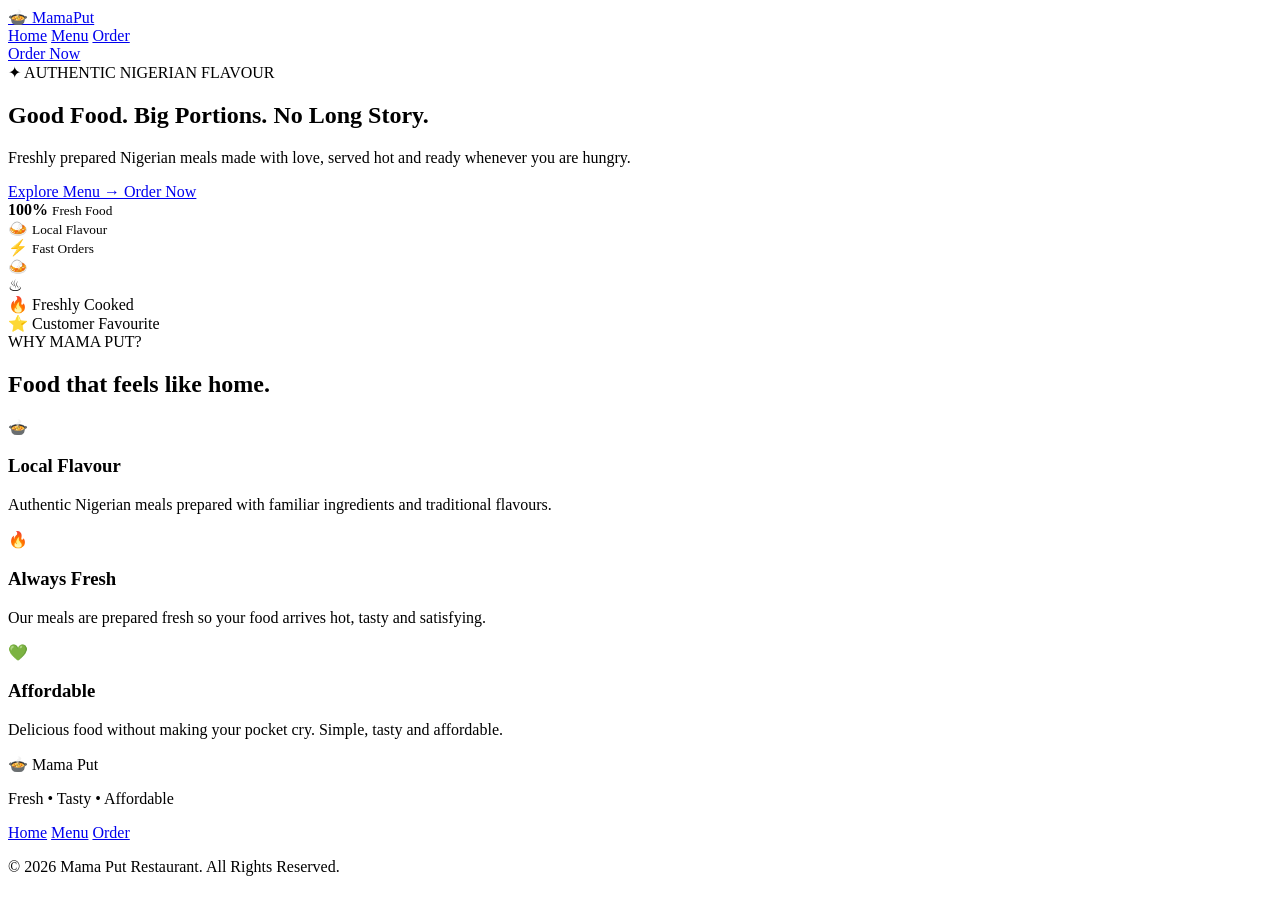
==== My website/Mama put/Mama' Kitchen/index.html @ 543f27a7 "Initial commit" ====
<!DOCTYPE html>
<html lang="en">
<head>
  <meta charset="UTF-8">
  <meta name="viewport" content="width=device-width, initial-scale=1.0">
  <meta name="description" content="Mama Put Restaurant - Fresh, tasty and affordable Nigerian food.">
  <title>Mama Put Restaurant | Home</title>

  <link rel="stylesheet" href="style.css">
</head>

<body class="page-home">

  <div class="background-glow glow-one"></div>
  <div class="background-glow glow-two"></div>

  <!-- NAVIGATION -->
  <header class="navbar">
    <a href="index.html" class="logo">
      <span class="logo-icon">🍲</span>
      <span>Mama<span>Put</span></span>
    </a>

    <nav>
      <a href="index.html" class="active">Home</a>
      <a href="menu.html">Menu</a>
      <a href="order.html">Order</a>
    </nav>

    <a href="order.html" class="nav-order-btn">Order Now</a>
  </header>


  <!-- HERO -->
  <main>

    <section class="hero">

      <div class="hero-content">

        <div class="eyebrow">
          ✦ AUTHENTIC NIGERIAN FLAVOUR
        </div>

        <h1>
          Good Food.
          <span>Big Portions.</span>
          No Long Story.
        </h1>

        <p>
          Freshly prepared Nigerian meals made with love,
          served hot and ready whenever you are hungry.
        </p>

        <div class="hero-buttons">
          <a href="menu.html" class="btn btn-primary">
            Explore Menu →
          </a>

          <a href="order.html" class="btn btn-secondary">
            Order Now
          </a>
        </div>

        <div class="hero-stats">
          <div>
            <strong>100%</strong>
            <small>Fresh Food</small>
          </div>

          <div>
            <strong>🍛</strong>
            <small>Local Flavour</small>
          </div>

          <div>
            <strong>⚡</strong>
            <small>Fast Orders</small>
          </div>
        </div>

      </div>


      <!-- FOOD VISUAL -->
      <div class="hero-food">

        <div class="food-orbit orbit-one"></div>
        <div class="food-orbit orbit-two"></div>

        <div class="food-display">
          <div class="food-emoji">🍛</div>
          <div class="food-steam">♨</div>
        </div>

        <div class="floating-card card-top">
          🔥 Freshly Cooked
        </div>

        <div class="floating-card card-bottom">
          ⭐ Customer Favourite
        </div>

      </div>

    </section>


    <!-- FEATURES -->
    <section class="features-section">

      <div class="section-heading">
        <span>WHY MAMA PUT?</span>
        <h2>Food that feels like home.</h2>
      </div>

      <div class="feature-grid">

        <article class="neo-card">
          <div class="card-icon">🍲</div>
          <h3>Local Flavour</h3>
          <p>
            Authentic Nigerian meals prepared with
            familiar ingredients and traditional flavours.
          </p>
        </article>

        <article class="neo-card">
          <div class="card-icon">🔥</div>
          <h3>Always Fresh</h3>
          <p>
            Our meals are prepared fresh so your food
            arrives hot, tasty and satisfying.
          </p>
        </article>

        <article class="neo-card">
          <div class="card-icon">💚</div>
          <h3>Affordable</h3>
          <p>
            Delicious food without making your pocket
            cry. Simple, tasty and affordable.
          </p>
        </article>

      </div>

    </section>

  </main>


  <!-- FOOTER -->
  <footer>
    <div class="footer-logo">🍲 Mama Put</div>

    <p>Fresh • Tasty • Affordable</p>

    <div class="footer-links">
      <a href="index.html">Home</a>
      <a href="menu.html">Menu</a>
      <a href="order.html">Order</a>
    </div>

    <p class="copyright">
      © 2026 Mama Put Restaurant. All Rights Reserved.
    </p>
  </footer>

</body>
</html>
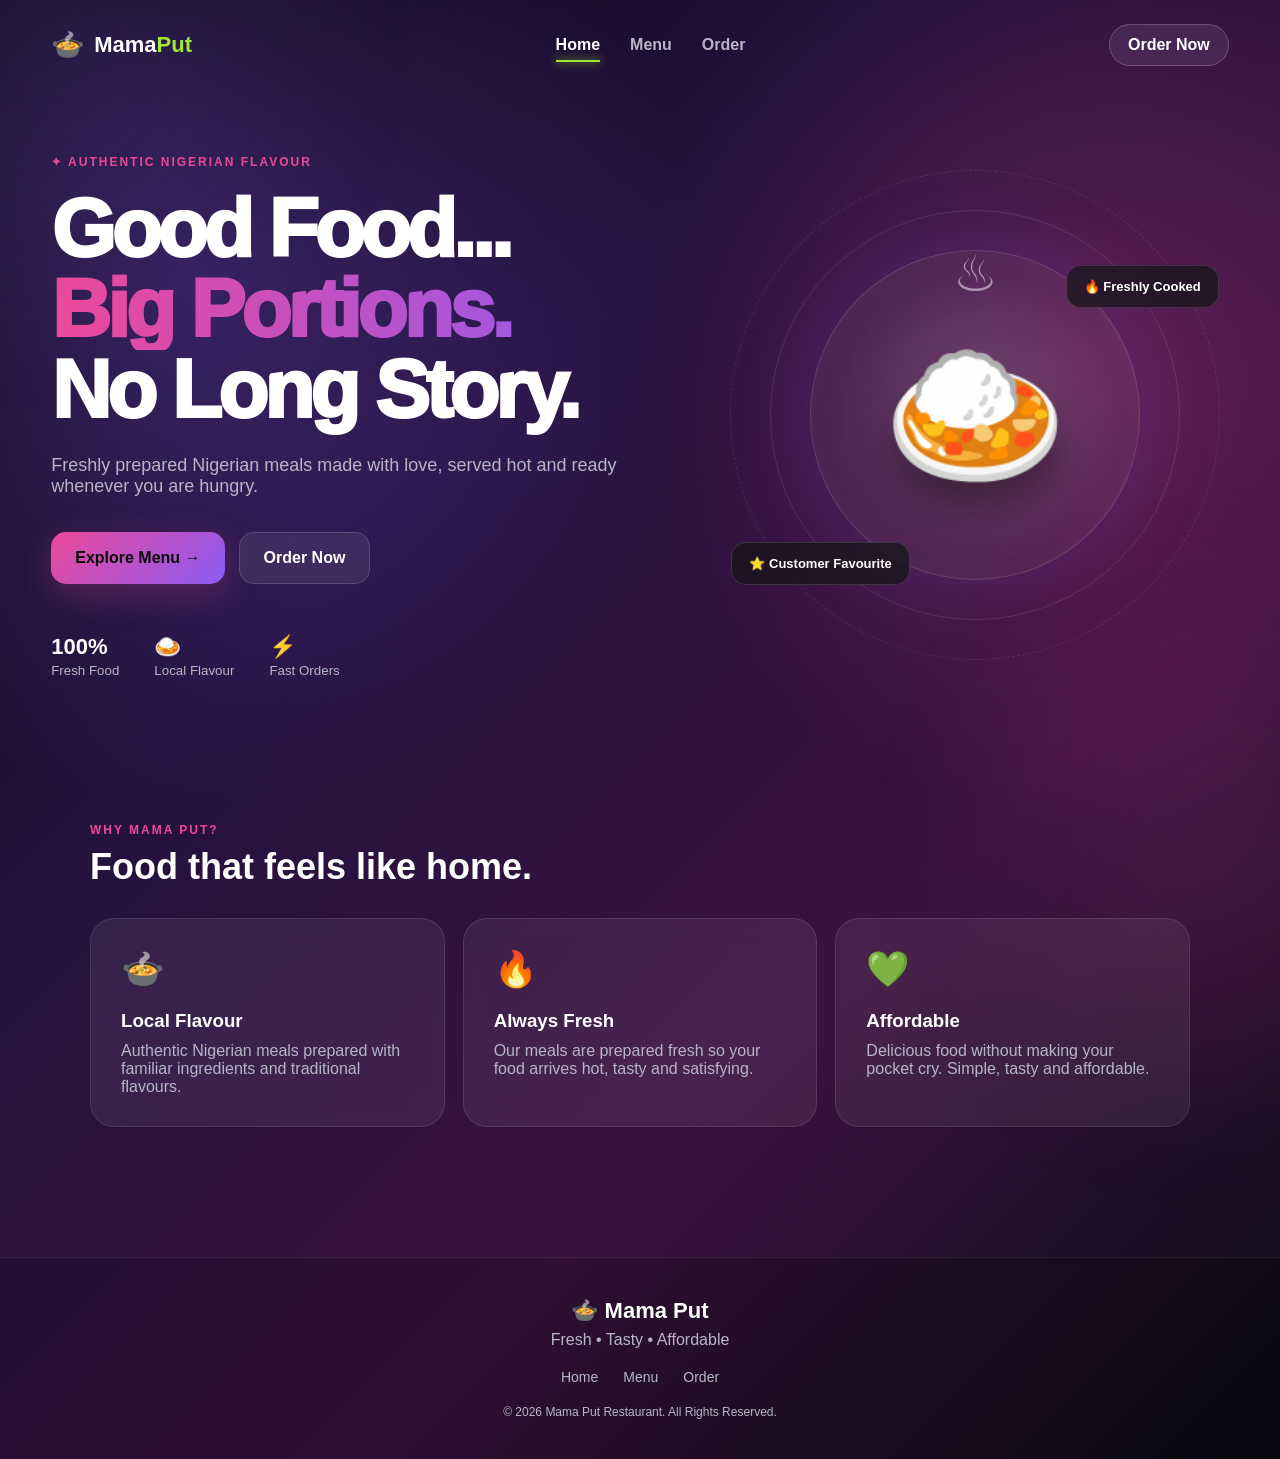
==== commit 5ba30d83: "Update website" ====
--- a/My website/Mama put/Mama' Kitchen/index.html
+++ b/My website/Mama put/Mama' Kitchen/index.html
@@ -6,7 +6,7 @@
   <meta name="description" content="Mama Put Restaurant - Fresh, tasty and affordable Nigerian food.">
   <title>Mama Put Restaurant | Home</title>
 
-  <link rel="stylesheet" href="style.css">
+  <link rel="stylesheet" href="css/style.css">
 </head>
 
 <body class="page-home">
@@ -43,7 +43,7 @@
         </div>
 
         <h1>
-          Good Food.
+          Good Food...
           <span>Big Portions.</span>
           No Long Story.
         </h1>
--- a/My website/Mama put/Mama' Kitchen/css/style.css
+++ b/My website/Mama put/Mama' Kitchen/css/style.css
@@ -0,0 +1,1190 @@
+/* =========================================================
+   MAMA PUT RESTAURANT
+   NEO GRADIENT DESIGN SYSTEM
+========================================================= */
+
+:root {
+  --bg-dark: #07070b;
+  --surface: rgba(255, 255, 255, 0.07);
+  --surface-strong: rgba(255, 255, 255, 0.11);
+
+  --text: #ffffff;
+  --muted: #b8b5c7;
+
+  --purple: #8b5cf6;
+  --pink: #ec4899;
+  --lime: #a3e635;
+  --green: #22c55e;
+  --orange: #fb923c;
+  --gold: #facc15;
+  --cyan: #22d3ee;
+  --blue: #3b82f6;
+
+  --radius: 24px;
+  --transition: 0.3s ease;
+}
+
+
+/* =========================================================
+   RESET
+========================================================= */
+
+* {
+  margin: 0;
+  padding: 0;
+  box-sizing: border-box;
+}
+
+html {
+  scroll-behavior: smooth;
+}
+
+body {
+  min-height: 100vh;
+  font-family: Inter, Arial, Helvetica, sans-serif;
+  background: var(--bg-dark);
+  color: var(--text);
+  overflow-x: hidden;
+}
+
+a {
+  color: inherit;
+  text-decoration: none;
+}
+
+button,
+input,
+textarea {
+  font: inherit;
+}
+
+
+/* =========================================================
+   PAGE GRADIENTS
+========================================================= */
+
+.page-home {
+  background:
+    radial-gradient(circle at 15% 20%, rgba(139, 92, 246, .28), transparent 32%),
+    radial-gradient(circle at 85% 25%, rgba(236, 72, 153, .24), transparent 30%),
+    linear-gradient(135deg, #07070b, #24113e, #3b123f, #090b16);
+}
+
+.page-menu {
+  background:
+    radial-gradient(circle at 15% 20%, rgba(163, 230, 53, .24), transparent 32%),
+    radial-gradient(circle at 85% 70%, rgba(34, 197, 94, .22), transparent 30%),
+    linear-gradient(135deg, #07070b, #132f20, #123a32, #080e16);
+}
+
+.page-order {
+  background:
+    radial-gradient(circle at 20% 15%, rgba(251, 146, 60, .27), transparent 32%),
+    radial-gradient(circle at 85% 75%, rgba(250, 204, 21, .20), transparent 30%),
+    linear-gradient(135deg, #07070b, #3b2112, #34200d, #0c1019);
+}
+
+.page-success {
+  background:
+    radial-gradient(circle at 20% 20%, rgba(34, 211, 238, .27), transparent 32%),
+    radial-gradient(circle at 85% 75%, rgba(59, 130, 246, .25), transparent 30%),
+    linear-gradient(135deg, #07070b, #092f3d, #102d51, #080c17);
+}
+
+
+/* =========================================================
+   BACKGROUND EFFECTS
+========================================================= */
+
+.background-glow {
+  position: fixed;
+  width: 400px;
+  height: 400px;
+  border-radius: 50%;
+  filter: blur(100px);
+  opacity: .12;
+  pointer-events: none;
+  z-index: -1;
+}
+
+.glow-one {
+  background: var(--purple);
+  top: -150px;
+  left: -150px;
+}
+
+.glow-two {
+  background: var(--pink);
+  right: -150px;
+  bottom: -150px;
+}
+
+
+/* =========================================================
+   NAVBAR
+========================================================= */
+
+.navbar {
+  width: min(1200px, 92%);
+  margin: auto;
+  padding: 24px 0;
+
+  display: flex;
+  align-items: center;
+  justify-content: space-between;
+  gap: 25px;
+}
+
+.logo {
+  display: flex;
+  align-items: center;
+  gap: 9px;
+
+  font-size: 22px;
+  font-weight: 900;
+}
+
+.logo > span:last-child > span {
+  color: var(--lime);
+}
+
+.logo-icon {
+  font-size: 27px;
+}
+
+nav {
+  display: flex;
+  gap: 30px;
+}
+
+nav a {
+  color: var(--muted);
+  font-weight: 700;
+  transition: var(--transition);
+}
+
+nav a:hover,
+nav a.active {
+  color: white;
+}
+
+nav a.active {
+  position: relative;
+}
+
+nav a.active::after {
+  content: "";
+  position: absolute;
+  left: 0;
+  right: 0;
+  height: 2px;
+  bottom: -8px;
+  background: var(--lime);
+  box-shadow: 0 0 10px var(--lime);
+}
+
+.nav-order-btn {
+  padding: 11px 18px;
+  border: 1px solid rgba(255,255,255,.2);
+  border-radius: 50px;
+  background: rgba(255,255,255,.08);
+  backdrop-filter: blur(10px);
+  font-weight: 800;
+  transition: var(--transition);
+}
+
+.nav-order-btn:hover {
+  transform: translateY(-2px);
+  background: rgba(255,255,255,.15);
+}
+
+
+/* =========================================================
+   HERO
+========================================================= */
+
+.hero {
+  width: min(1200px, 92%);
+  min-height: 650px;
+  margin: auto;
+
+  display: grid;
+  grid-template-columns: 1.1fr .9fr;
+  align-items: center;
+  gap: 50px;
+}
+
+.hero-content {
+  padding: 60px 0;
+}
+
+.eyebrow {
+  display: inline-flex;
+  align-items: center;
+  gap: 8px;
+
+  color: var(--pink);
+  font-size: 12px;
+  font-weight: 900;
+  letter-spacing: 2px;
+  margin-bottom: 20px;
+}
+
+.page-menu .eyebrow {
+  color: var(--lime);
+}
+
+.page-order .eyebrow {
+  color: var(--gold);
+}
+
+.page-success .eyebrow {
+  color: var(--cyan);
+}
+
+.hero h1,
+.page-heading h1 {
+  max-width: 800px;
+
+  font-size: clamp(45px, 7vw, 82px);
+  line-height: .98;
+  letter-spacing: -4px;
+  font-weight: 950;
+}
+
+.hero h1 span,
+.page-heading h1 span {
+  display: block;
+  background: linear-gradient(90deg, var(--pink), var(--purple));
+  -webkit-background-clip: text;
+  color: transparent;
+}
+
+.page-menu .page-heading h1 span {
+  background: linear-gradient(90deg, var(--lime), var(--green));
+  -webkit-background-clip: text;
+}
+
+.page-order .page-heading h1 span {
+  background: linear-gradient(90deg, var(--orange), var(--gold));
+  -webkit-background-clip: text;
+}
+
+.page-success .page-heading h1 span {
+  background: linear-gradient(90deg, var(--cyan), var(--blue));
+  -webkit-background-clip: text;
+}
+
+.hero-content > p,
+.page-heading > p {
+  max-width: 600px;
+  margin-top: 25px;
+  color: var(--muted);
+  font-size: 18px;
+}
+
+
+/* =========================================================
+   BUTTONS
+========================================================= */
+
+.hero-buttons {
+  display: flex;
+  gap: 14px;
+  flex-wrap: wrap;
+  margin-top: 35px;
+}
+
+.btn {
+  display: inline-flex;
+  align-items: center;
+  justify-content: center;
+
+  min-height: 52px;
+  padding: 0 24px;
+
+  border-radius: 15px;
+  font-weight: 900;
+  border: none;
+  cursor: pointer;
+
+  transition: var(--transition);
+}
+
+.btn:hover {
+  transform: translateY(-3px);
+}
+
+.btn-primary {
+  color: #080808;
+  background: linear-gradient(135deg, var(--pink), var(--purple));
+  box-shadow: 0 10px 35px rgba(236,72,153,.25);
+}
+
+.page-menu .btn-primary {
+  background: linear-gradient(135deg, var(--lime), var(--green));
+}
+
+.page-order .btn-primary {
+  background: linear-gradient(135deg, var(--orange), var(--gold));
+}
+
+.page-success .btn-primary {
+  background: linear-gradient(135deg, var(--cyan), var(--blue));
+}
+
+.btn-secondary {
+  background: rgba(255,255,255,.08);
+  border: 1px solid rgba(255,255,255,.15);
+  color: white;
+  backdrop-filter: blur(10px);
+}
+
+
+/* =========================================================
+   HERO FOOD
+========================================================= */
+
+.hero-food {
+  position: relative;
+  min-height: 500px;
+
+  display: flex;
+  align-items: center;
+  justify-content: center;
+}
+
+.food-display {
+  width: 330px;
+  height: 330px;
+
+  display: flex;
+  align-items: center;
+  justify-content: center;
+
+  border-radius: 50%;
+
+  background:
+    radial-gradient(circle, rgba(255,255,255,.16), transparent 65%),
+    rgba(255,255,255,.05);
+
+  border: 1px solid rgba(255,255,255,.13);
+
+  box-shadow:
+    0 0 80px rgba(139,92,246,.2),
+    inset 0 0 50px rgba(255,255,255,.04);
+}
+
+.food-emoji {
+  font-size: 150px;
+  filter: drop-shadow(0 25px 20px rgba(0,0,0,.4));
+  animation: float 4s ease-in-out infinite;
+}
+
+.food-steam {
+  position: absolute;
+  top: 80px;
+  font-size: 50px;
+  opacity: .5;
+}
+
+.food-orbit {
+  position: absolute;
+  border: 1px solid rgba(255,255,255,.1);
+  border-radius: 50%;
+}
+
+.orbit-one {
+  width: 410px;
+  height: 410px;
+}
+
+.orbit-two {
+  width: 490px;
+  height: 490px;
+  border-style: dashed;
+}
+
+@keyframes float {
+  0%, 100% {
+    transform: translateY(0);
+  }
+
+  50% {
+    transform: translateY(-15px);
+  }
+}
+
+.floating-card {
+  position: absolute;
+  padding: 13px 17px;
+
+  border: 1px solid rgba(255,255,255,.13);
+  border-radius: 15px;
+
+  background: rgba(20,20,25,.7);
+  backdrop-filter: blur(14px);
+
+  font-size: 13px;
+  font-weight: 800;
+}
+
+.card-top {
+  top: 100px;
+  right: 10px;
+}
+
+.card-bottom {
+  bottom: 80px;
+  left: 10px;
+}
+
+
+/* =========================================================
+   STATS
+========================================================= */
+
+.hero-stats {
+  display: flex;
+  gap: 35px;
+  margin-top: 50px;
+}
+
+.hero-stats div {
+  display: flex;
+  flex-direction: column;
+}
+
+.hero-stats strong {
+  font-size: 22px;
+}
+
+.hero-stats small {
+  color: var(--muted);
+  margin-top: 3px;
+}
+
+
+/* =========================================================
+   GENERAL SECTIONS
+========================================================= */
+
+.features-section,
+.page-content {
+  width: min(1100px, 92%);
+  margin: auto;
+}
+
+.features-section {
+  padding: 80px 0;
+}
+
+.section-heading {
+  margin-bottom: 30px;
+}
+
+.section-heading > span {
+  color: var(--pink);
+  font-size: 12px;
+  font-weight: 900;
+  letter-spacing: 2px;
+}
+
+.section-heading h2 {
+  margin-top: 8px;
+  font-size: 36px;
+}
+
+.feature-grid {
+  display: grid;
+  grid-template-columns: repeat(3, 1fr);
+  gap: 18px;
+}
+
+.neo-card {
+  padding: 30px;
+  background: var(--surface);
+  border: 1px solid rgba(255,255,255,.1);
+  border-radius: var(--radius);
+  backdrop-filter: blur(15px);
+  transition: var(--transition);
+}
+
+.neo-card:hover {
+  transform: translateY(-7px);
+  background: var(--surface-strong);
+}
+
+.card-icon {
+  font-size: 35px;
+  margin-bottom: 20px;
+}
+
+.neo-card h3 {
+  margin-bottom: 10px;
+}
+
+.neo-card p {
+  color: var(--muted);
+}
+
+
+/* =========================================================
+   PAGE HEADINGS
+========================================================= */
+
+.page-content {
+  padding: 80px 0;
+}
+
+.page-heading {
+  text-align: center;
+  margin-bottom: 65px;
+}
+
+.page-heading > p {
+  margin-left: auto;
+  margin-right: auto;
+}
+
+
+/* =========================================================
+   MENU
+========================================================= */
+
+.menu-container {
+  display: grid;
+  gap: 35px;
+}
+
+.menu-category {
+  padding: 28px;
+
+  background: rgba(255,255,255,.06);
+  border: 1px solid rgba(255,255,255,.1);
+
+  border-radius: var(--radius);
+  backdrop-filter: blur(15px);
+}
+
+.menu-category-header {
+  display: flex;
+  align-items: center;
+  gap: 15px;
+  margin-bottom: 22px;
+}
+
+.menu-category-icon {
+  font-size: 30px;
+}
+
+.menu-category h2 {
+  font-size: 25px;
+}
+
+.menu-items {
+  display: grid;
+  grid-template-columns: repeat(2, 1fr);
+  gap: 12px;
+}
+
+.menu-item {
+  display: flex;
+  align-items: center;
+  justify-content: space-between;
+  gap: 15px;
+
+  padding: 16px;
+
+  background: rgba(0,0,0,.18);
+  border: 1px solid rgba(255,255,255,.07);
+  border-radius: 15px;
+
+  transition: var(--transition);
+}
+
+.menu-item:hover {
+  transform: translateX(4px);
+  border-color: rgba(163,230,53,.4);
+}
+
+.menu-item-info h3 {
+  font-size: 16px;
+}
+
+.menu-item-info p {
+  color: var(--muted);
+  font-size: 12px;
+  margin-top: 3px;
+}
+
+.menu-price {
+  white-space: nowrap;
+  color: var(--lime);
+  font-weight: 900;
+}
+
+
+/* =========================================================
+   ORDER CTA
+========================================================= */
+
+.order-cta {
+  margin-top: 55px;
+  padding: 30px;
+
+  display: flex;
+  justify-content: space-between;
+  align-items: center;
+  gap: 20px;
+
+  border-radius: var(--radius);
+  background: linear-gradient(
+    110deg,
+    rgba(163,230,53,.12),
+    rgba(34,197,94,.07)
+  );
+
+  border: 1px solid rgba(163,230,53,.2);
+}
+
+.order-cta span {
+  color: var(--lime);
+  font-size: 13px;
+  font-weight: 800;
+}
+
+.order-cta h2 {
+  margin-top: 4px;
+}
+
+
+/* =========================================================
+   ORDER PAGE
+========================================================= */
+
+.order-section {
+  padding: 30px;
+  margin-bottom: 25px;
+
+  background: rgba(255,255,255,.055);
+  border: 1px solid rgba(255,255,255,.1);
+
+  border-radius: var(--radius);
+  backdrop-filter: blur(15px);
+}
+
+.section-title {
+  display: flex;
+  align-items: center;
+  gap: 15px;
+  margin-bottom: 25px;
+}
+
+.section-title > span {
+  width: 45px;
+  height: 45px;
+
+  display: grid;
+  place-items: center;
+
+  border-radius: 13px;
+
+  color: #111;
+  background: linear-gradient(135deg, var(--orange), var(--gold));
+  font-weight: 950;
+}
+
+.section-title small {
+  color: var(--gold);
+  font-size: 10px;
+  font-weight: 900;
+  letter-spacing: 2px;
+}
+
+.section-title h2 {
+  margin-top: 2px;
+}
+
+
+/* ORDER ITEMS */
+
+.order-menu {
+  display: grid;
+  gap: 10px;
+}
+
+.order-item {
+  display: grid;
+  grid-template-columns: 35px 1fr auto auto;
+  align-items: center;
+  gap: 15px;
+
+  padding: 16px;
+
+  background: rgba(0,0,0,.2);
+  border: 1px solid rgba(255,255,255,.07);
+  border-radius: 15px;
+}
+
+.order-item:has(input[type="checkbox"]:checked) {
+  border-color: rgba(250,204,21,.55);
+  background: rgba(250,204,21,.06);
+}
+
+.order-check {
+  width: 20px;
+  height: 20px;
+  accent-color: var(--gold);
+}
+
+.order-item-info strong {
+  display: block;
+}
+
+.order-item-info small {
+  color: var(--muted);
+}
+
+.order-item-price {
+  color: var(--gold);
+  font-weight: 900;
+}
+
+.quantity {
+  width: 70px;
+  padding: 9px;
+
+  background: rgba(255,255,255,.08);
+  border: 1px solid rgba(255,255,255,.15);
+
+  color: white;
+  border-radius: 9px;
+  text-align: center;
+}
+
+
+/* =========================================================
+   FORM
+========================================================= */
+
+.form-grid {
+  display: grid;
+  grid-template-columns: repeat(2, 1fr);
+  gap: 20px;
+}
+
+.form-group {
+  display: flex;
+  flex-direction: column;
+  gap: 8px;
+  margin-bottom: 20px;
+}
+
+.form-group label {
+  font-size: 13px;
+  font-weight: 800;
+}
+
+.form-group input,
+.form-group textarea {
+  width: 100%;
+  padding: 15px;
+
+  color: white;
+  background: rgba(0,0,0,.25);
+
+  border: 1px solid rgba(255,255,255,.12);
+  border-radius: 13px;
+
+  outline: none;
+  resize: vertical;
+
+  transition: var(--transition);
+}
+
+.form-group input:focus,
+.form-group textarea:focus {
+  border-color: var(--gold);
+  box-shadow: 0 0 0 3px rgba(250,204,21,.08);
+}
+
+.form-group input::placeholder,
+.form-group textarea::placeholder {
+  color: #777585;
+}
+
+
+/* =========================================================
+   RADIO BUTTONS
+========================================================= */
+
+.radio-options {
+  display: grid;
+  grid-template-columns: repeat(2, 1fr);
+  gap: 12px;
+}
+
+.radio-card {
+  cursor: pointer;
+}
+
+.radio-card input {
+  display: none;
+}
+
+.radio-card span {
+  min-height: 75px;
+  padding: 15px;
+
+  display: grid;
+  grid-template-columns: auto 1fr;
+  align-items: center;
+  column-gap: 10px;
+
+  background: rgba(0,0,0,.2);
+  border: 1px solid rgba(255,255,255,.1);
+  border-radius: 14px;
+
+  transition: var(--transition);
+}
+
+.radio-card strong {
+  font-size: 14px;
+}
+
+.radio-card small {
+  grid-column: 2;
+  color: var(--muted);
+}
+
+.radio-card input:checked + span {
+  border-color: var(--gold);
+  background: rgba(250,204,21,.08);
+}
+
+
+/* =========================================================
+   ORDER SUMMARY
+========================================================= */
+
+.order-summary {
+  position: sticky;
+  bottom: 15px;
+  z-index: 10;
+
+  display: flex;
+  justify-content: space-between;
+  align-items: center;
+  gap: 20px;
+
+  padding: 20px 25px;
+
+  background: rgba(12,12,16,.88);
+  border: 1px solid rgba(250,204,21,.25);
+  border-radius: 20px;
+
+  backdrop-filter: blur(20px);
+}
+
+.order-summary small {
+  color: var(--gold);
+  font-weight: 900;
+  font-size: 10px;
+  letter-spacing: 2px;
+}
+
+.order-summary h2 {
+  margin-top: 3px;
+  font-size: 28px;
+}
+
+
+/* =========================================================
+   SUCCESS
+========================================================= */
+
+.success-page {
+  width: min(700px, 92%);
+  min-height: 650px;
+  margin: auto;
+
+  display: grid;
+  place-items: center;
+}
+
+.success-card {
+  width: 100%;
+  padding: 55px 40px;
+
+  text-align: center;
+
+  background: rgba(255,255,255,.06);
+  border: 1px solid rgba(34,211,238,.2);
+  border-radius: 30px;
+
+  backdrop-filter: blur(20px);
+}
+
+.success-icon {
+  width: 85px;
+  height: 85px;
+
+  display: grid;
+  place-items: center;
+
+  margin: 0 auto 25px;
+
+  border-radius: 50%;
+
+  color: #061017;
+  background: linear-gradient(135deg, var(--cyan), var(--blue));
+
+  font-size: 45px;
+  font-weight: 900;
+
+  box-shadow: 0 0 50px rgba(34,211,238,.25);
+}
+
+.success-card h1 {
+  font-size: 45px;
+  margin-bottom: 15px;
+}
+
+.success-card > p {
+  color: var(--muted);
+  max-width: 500px;
+  margin: auto;
+}
+
+.success-info {
+  display: grid;
+  gap: 12px;
+  margin: 30px 0;
+}
+
+.success-info div {
+  display: flex;
+  align-items: center;
+  gap: 15px;
+
+  padding: 15px;
+
+  text-align: left;
+
+  border-radius: 14px;
+  background: rgba(0,0,0,.2);
+}
+
+.success-info span {
+  font-size: 25px;
+}
+
+.success-info p {
+  color: var(--muted);
+  font-size: 14px;
+}
+
+.success-buttons {
+  display: flex;
+  justify-content: center;
+  gap: 12px;
+  flex-wrap: wrap;
+}
+
+
+/* =========================================================
+   FOOTER
+========================================================= */
+
+footer {
+  margin-top: 50px;
+  padding: 40px 20px;
+
+  text-align: center;
+
+  border-top: 1px solid rgba(255,255,255,.08);
+  background: rgba(0,0,0,.2);
+}
+
+.footer-logo {
+  font-size: 22px;
+  font-weight: 900;
+}
+
+footer > p {
+  color: var(--muted);
+  margin-top: 7px;
+}
+
+.footer-links {
+  display: flex;
+  justify-content: center;
+  gap: 25px;
+  margin: 20px 0;
+}
+
+.footer-links a {
+  color: var(--muted);
+  font-size: 14px;
+}
+
+.footer-links a:hover {
+  color: white;
+}
+
+.copyright {
+  font-size: 12px;
+}
+
+
+/* =========================================================
+   RESPONSIVE
+========================================================= */
+
+@media (max-width: 850px) {
+
+  .hero {
+    grid-template-columns: 1fr;
+    text-align: center;
+  }
+
+  .hero-content > p {
+    margin-left: auto;
+    margin-right: auto;
+  }
+
+  .hero-buttons,
+  .hero-stats {
+    justify-content: center;
+  }
+
+  .hero-food {
+    min-height: 420px;
+  }
+
+  .feature-grid {
+    grid-template-columns: 1fr;
+  }
+
+  .menu-items {
+    grid-template-columns: 1fr;
+  }
+
+  .form-grid {
+    grid-template-columns: 1fr;
+  }
+
+  .page-heading h1 {
+    font-size: 55px;
+  }
+}
+
+
+@media (max-width: 600px) {
+
+  .navbar {
+    flex-wrap: wrap;
+  }
+
+  nav {
+    order: 3;
+    width: 100%;
+    justify-content: center;
+    gap: 20px;
+  }
+
+  .nav-order-btn {
+    font-size: 13px;
+  }
+
+  .hero h1,
+  .page-heading h1 {
+    font-size: 44px;
+    letter-spacing: -2px;
+  }
+
+  .hero-food {
+    min-height: 350px;
+  }
+
+  .food-display {
+    width: 250px;
+    height: 250px;
+  }
+
+  .food-emoji {
+    font-size: 110px;
+  }
+
+  .orbit-one {
+    width: 310px;
+    height: 310px;
+  }
+
+  .orbit-two {
+    width: 350px;
+    height: 350px;
+  }
+
+  .floating-card {
+    font-size: 10px;
+  }
+
+  .card-top {
+    right: 0;
+  }
+
+  .card-bottom {
+    left: 0;
+  }
+
+  .hero-stats {
+    gap: 18px;
+  }
+
+  .hero-stats strong {
+    font-size: 18px;
+  }
+
+  .menu-category,
+  .order-section {
+    padding: 20px 15px;
+  }
+
+  .order-item {
+    grid-template-columns: 30px 1fr auto;
+  }
+
+  .order-item-price {
+    grid-column: 2;
+  }
+
+  .quantity {
+    grid-column: 3;
+    grid-row: 1 / span 2;
+  }
+
+  .radio-options {
+    grid-template-columns: 1fr;
+  }
+
+  .order-summary {
+    flex-direction: column;
+    align-items: stretch;
+    text-align: center;
+  }
+
+  .order-submit {
+    width: 100%;
+  }
+
+  .success-card {
+    padding: 40px 20px;
+  }
+
+  .success-card h1 {
+    font-size: 36px;
+  }
+
+}
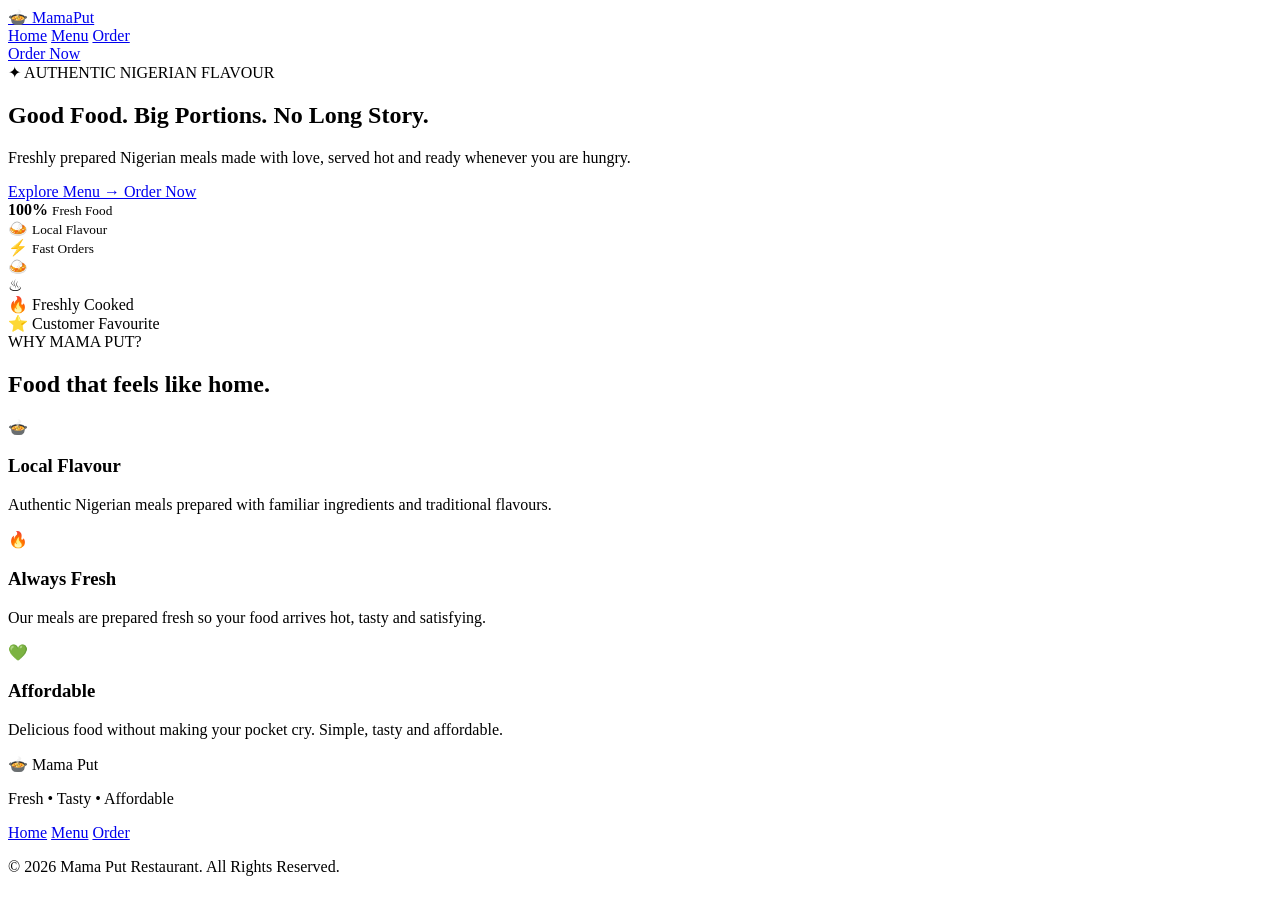
==== commit 7725e3d9: "Merge remote main into local main" ====
--- a/My website/Mama put/Mama' Kitchen/index.html
+++ b/My website/Mama put/Mama' Kitchen/index.html
@@ -6,7 +6,7 @@
   <meta name="description" content="Mama Put Restaurant - Fresh, tasty and affordable Nigerian food.">
   <title>Mama Put Restaurant | Home</title>
 
-  <link rel="stylesheet" href="css/style.css">
+  <link rel="stylesheet" href="style.css">
 </head>
 
 <body class="page-home">
@@ -43,7 +43,7 @@
         </div>
 
         <h1>
-          Good Food...
+          Good Food.
           <span>Big Portions.</span>
           No Long Story.
         </h1>
